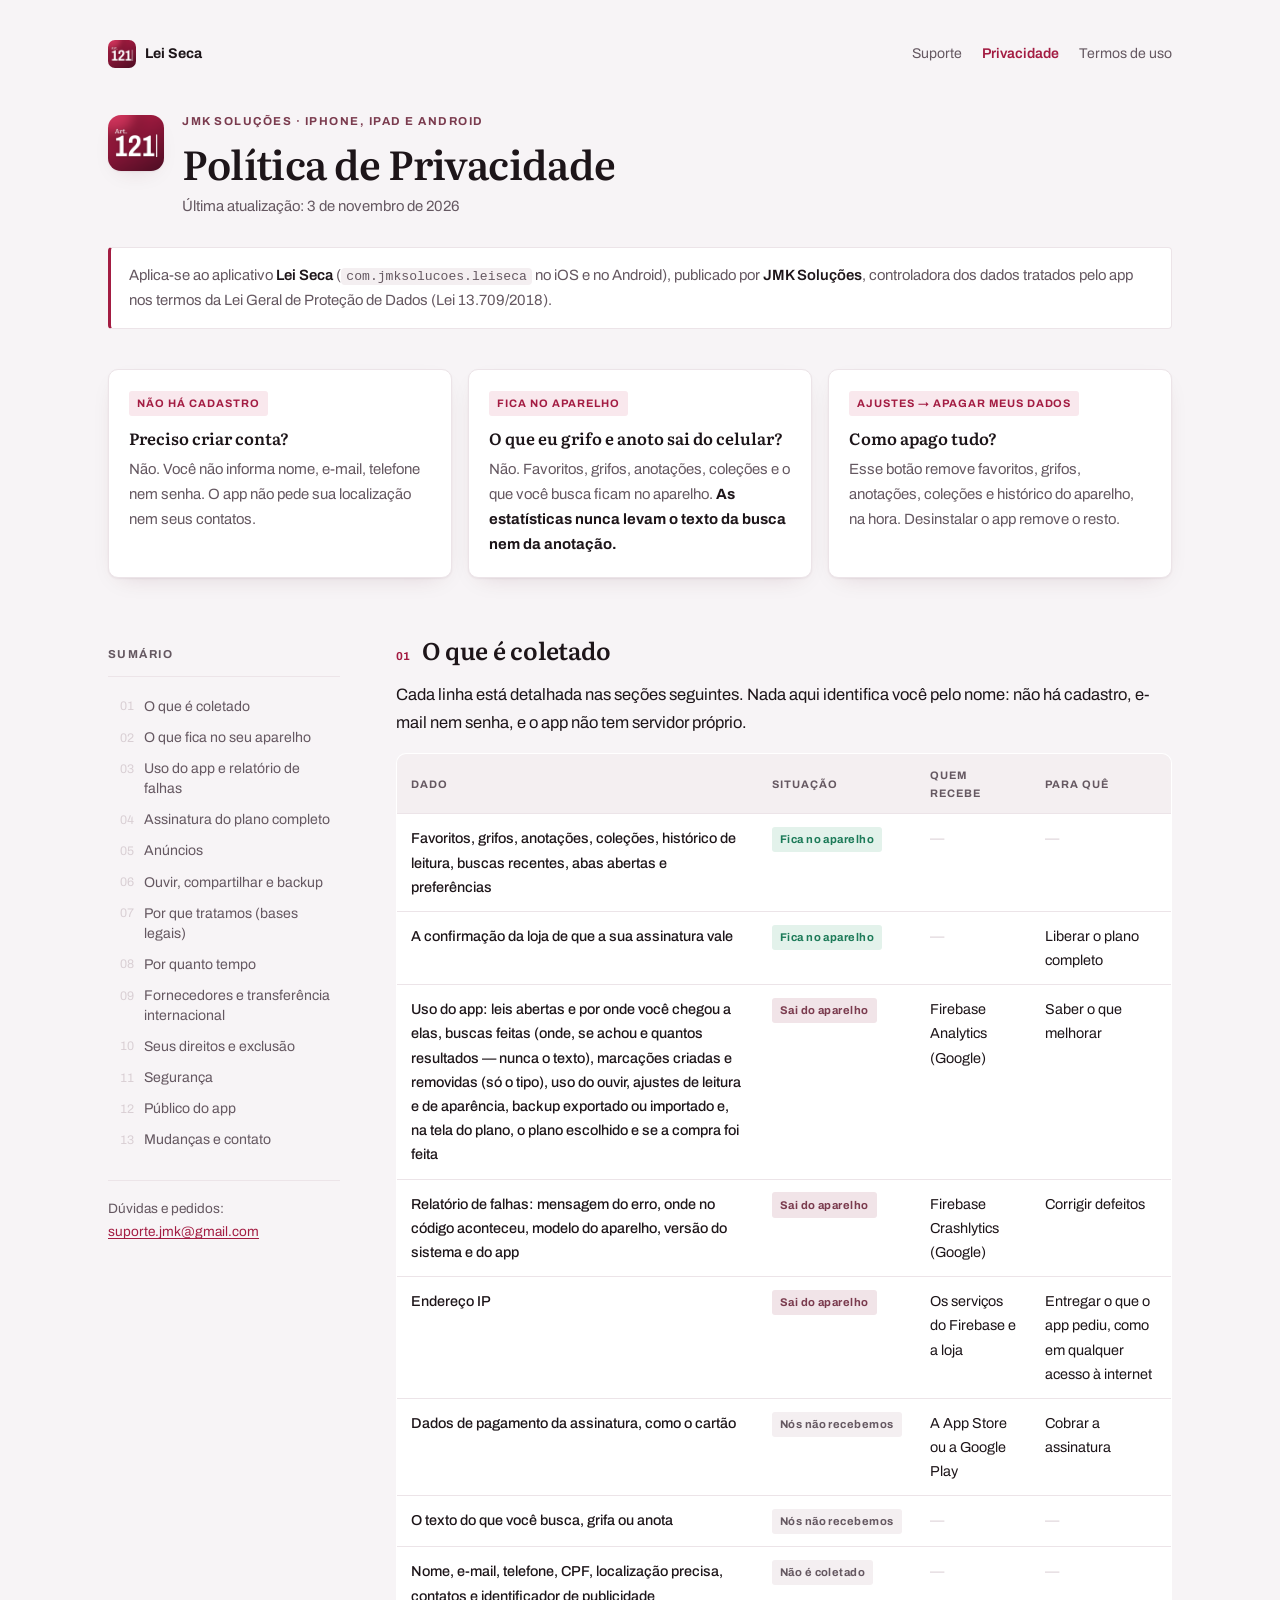
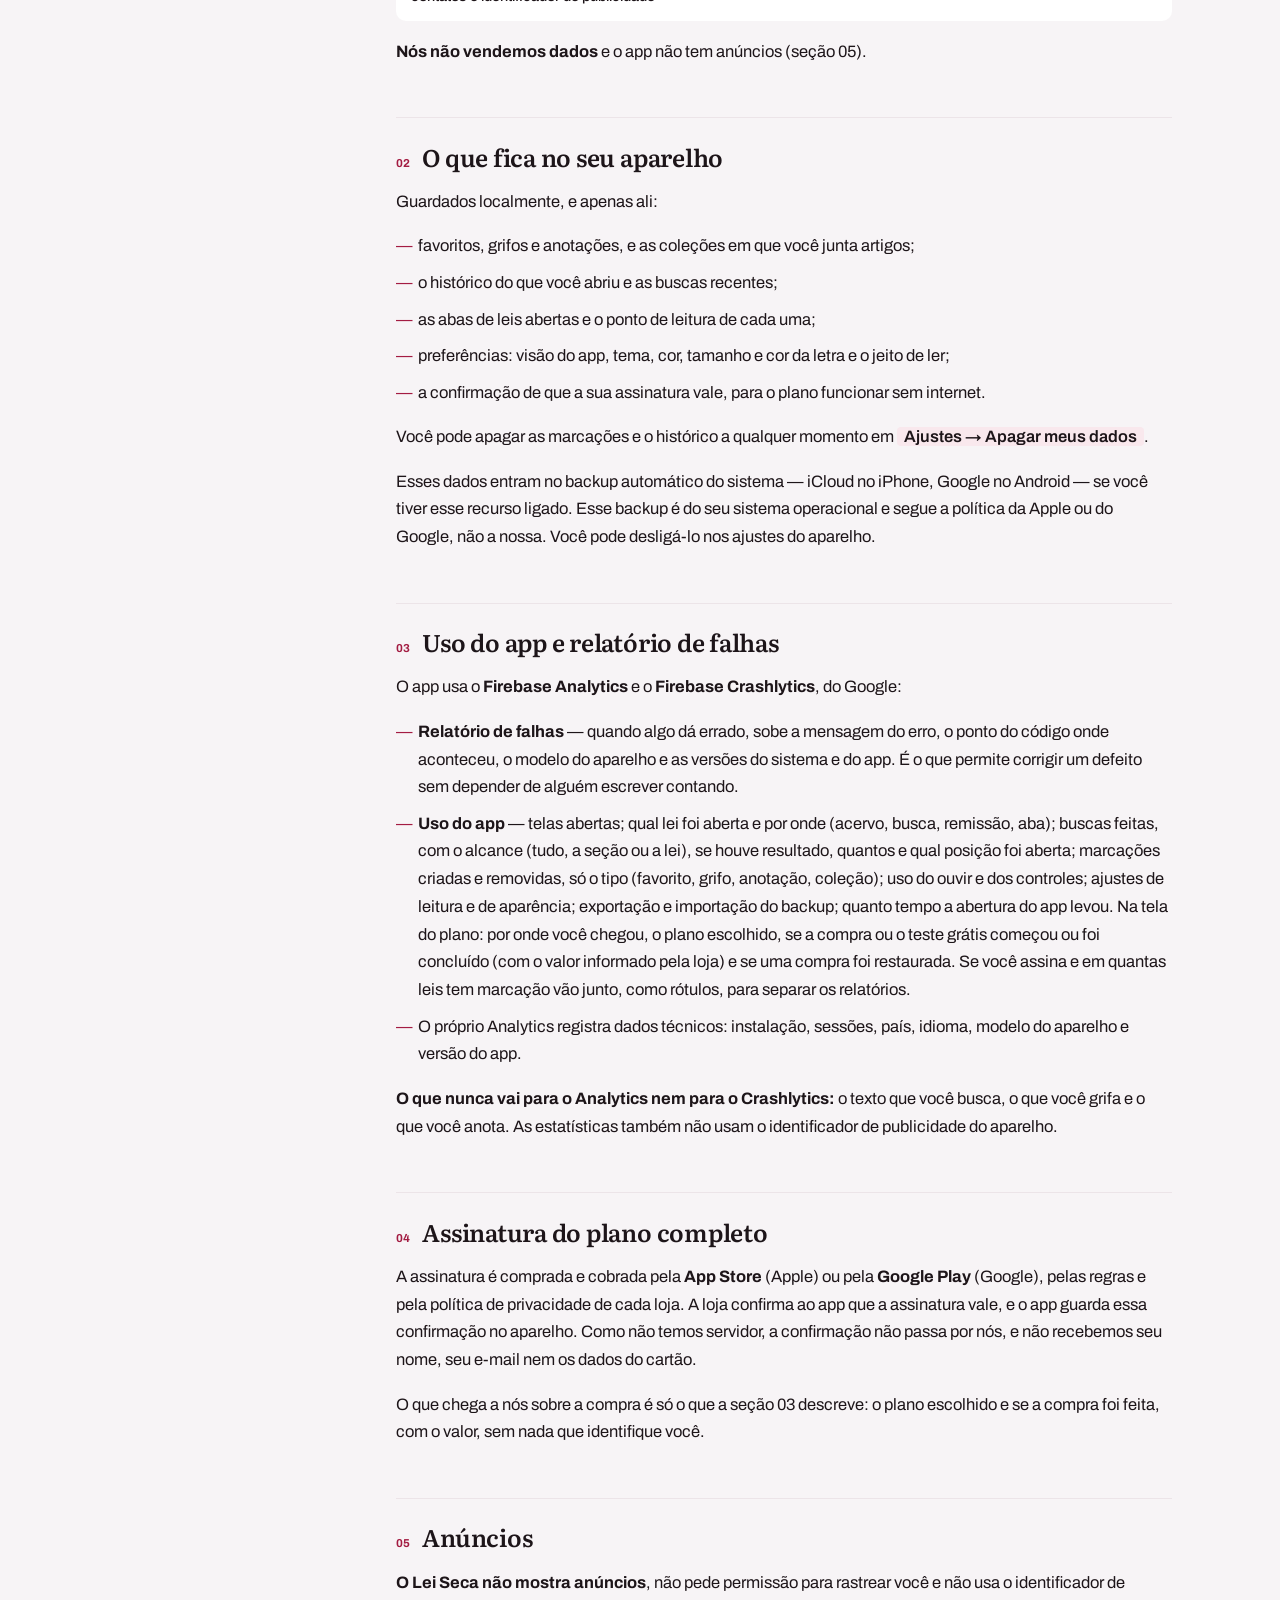
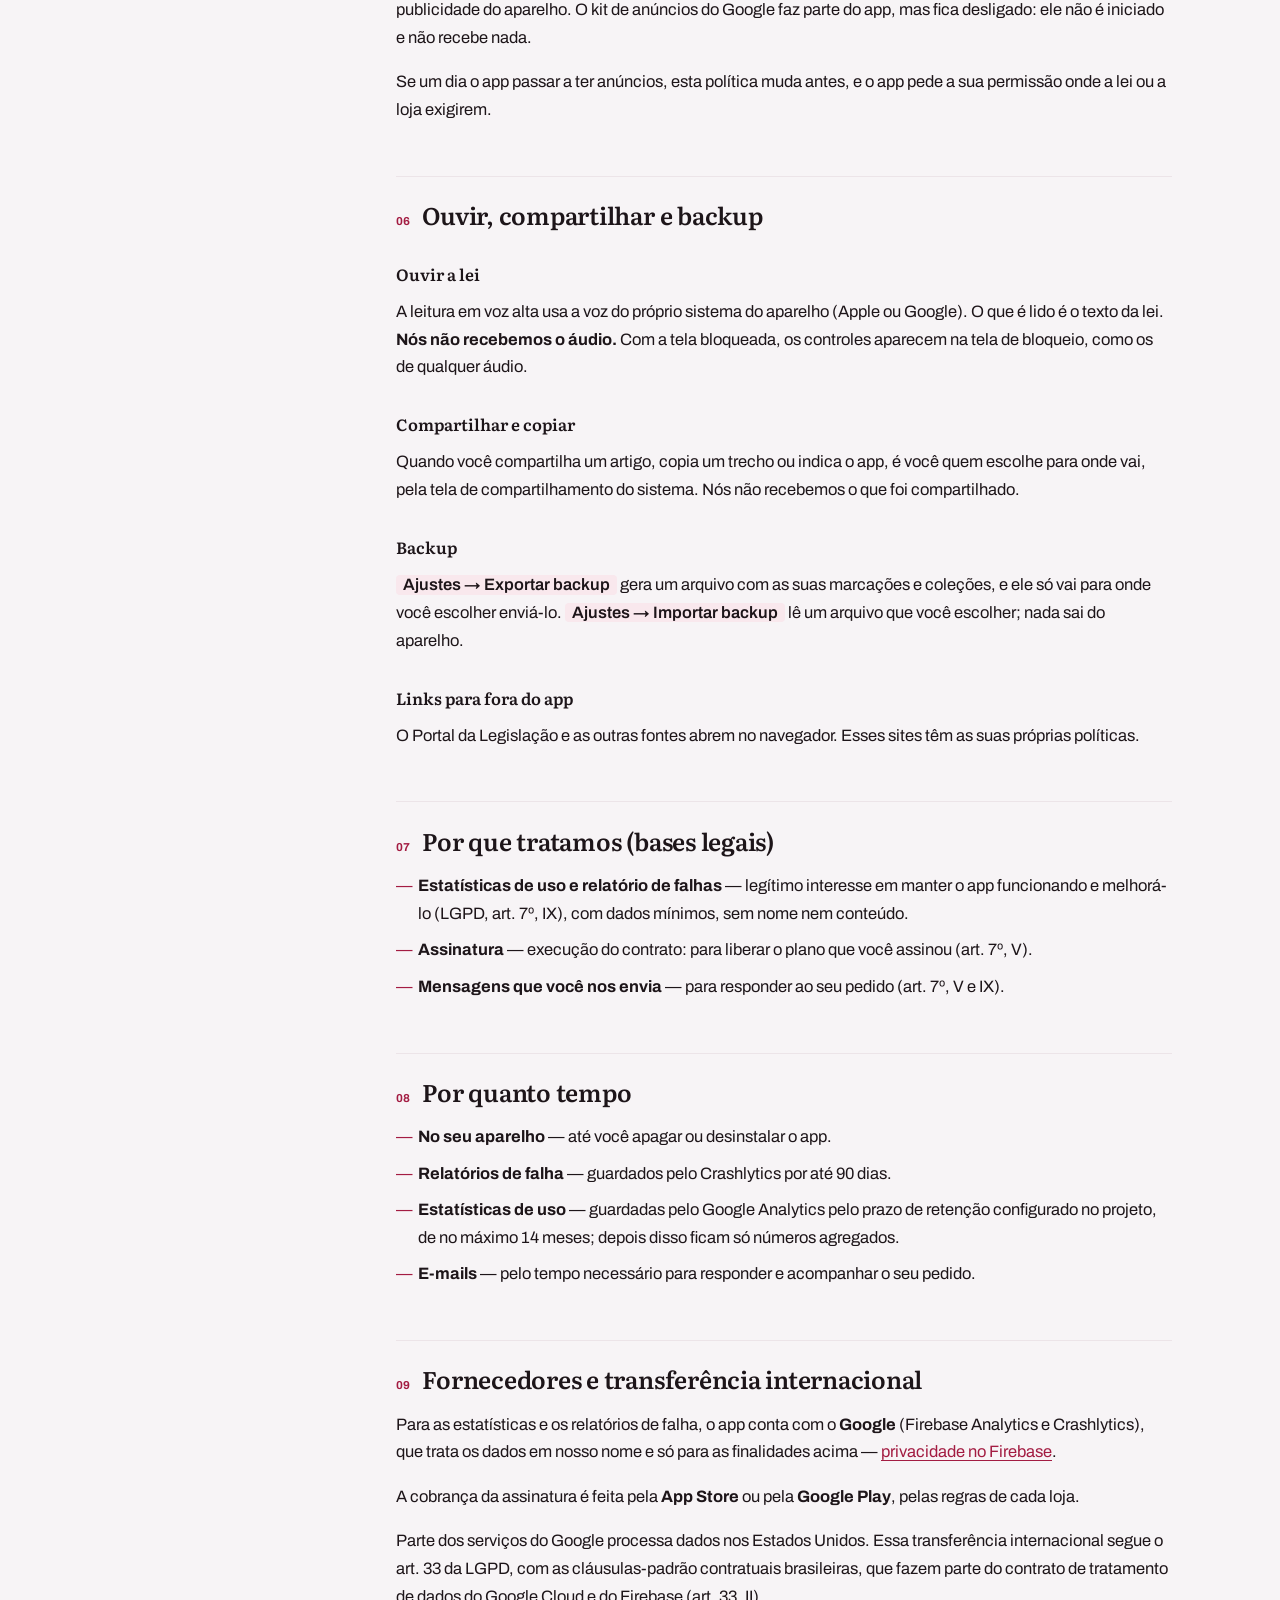
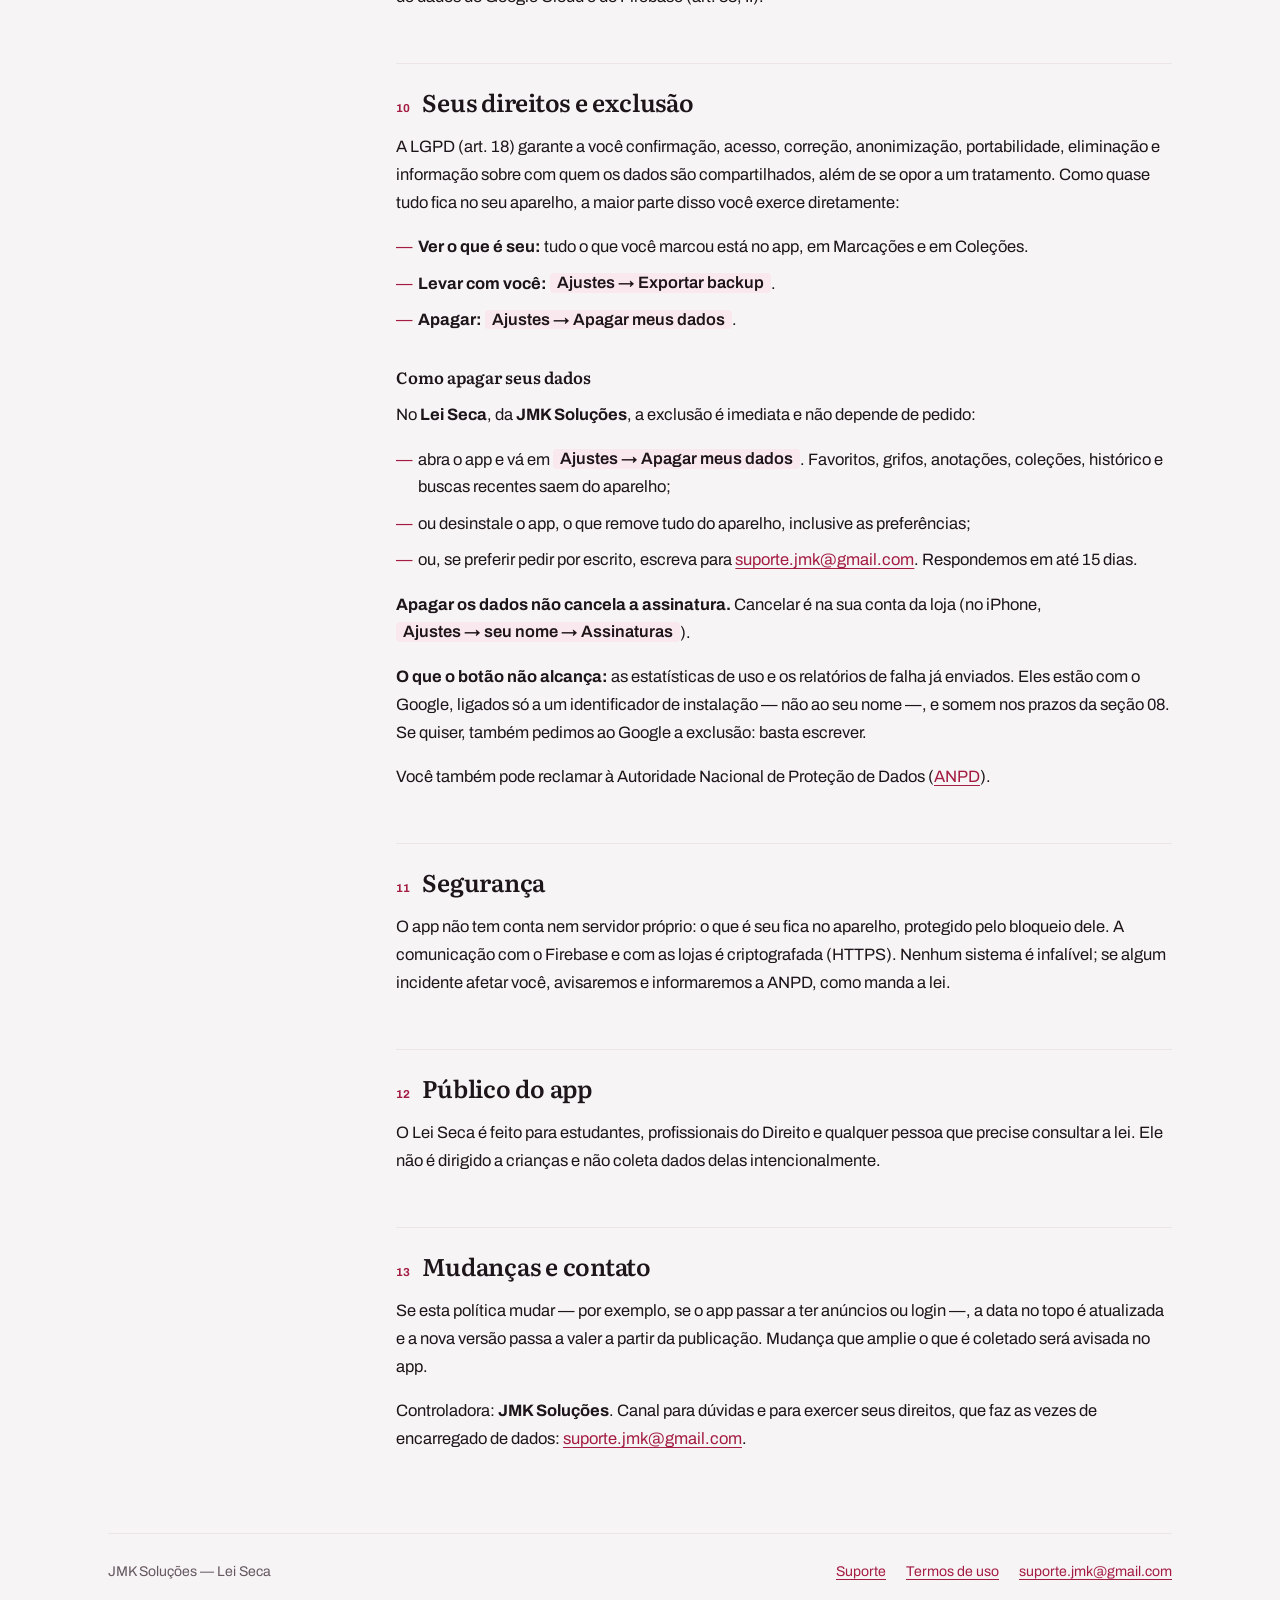
==== privacy-policy.html @ cdf44059 "Páginas de suporte, privacidade e termos de uso do Lei Seca Co-Authored-By: Claude Opus 5.5 <noreply" ====
<!DOCTYPE html>
<html lang="pt-BR">
<head>
<meta charset="utf-8">
<meta name="viewport" content="width=device-width, initial-scale=1">
<title>Política de Privacidade — Lei Seca</title>
<meta name="description" content="Política de privacidade do aplicativo Lei Seca, da JMK Soluções: o que fica no aparelho, o que sai, para quem e como apagar.">
<meta name="color-scheme" content="light dark">
<link rel="icon" href="icone.png">
<link rel="apple-touch-icon" href="icone.png">
<link rel="preconnect" href="https://fonts.googleapis.com">
<link rel="preconnect" href="https://fonts.gstatic.com" crossorigin>
<link href="https://fonts.googleapis.com/css2?family=Archivo:wght@400;500;600;700&family=Literata:wght@500;600;700&display=swap" rel="stylesheet">
<link rel="stylesheet" href="estilo.css?v=1">
</head>
<body>
<div class="pagina">

<nav class="navega" aria-label="Páginas do Lei Seca">
  <a class="marca-app" href="./"><img src="icone.png" alt="">Lei Seca</a>
  <a href="./">Suporte</a>
  <a href="privacy-policy.html" aria-current="page">Privacidade</a>
  <a href="termos-de-uso.html">Termos de uso</a>
</nav>

<header class="topo">
  <img class="selo" src="icone.png" alt="Ícone do Lei Seca">
  <div>
    <p class="sobrescrito">JMK Soluções · iPhone, iPad e Android</p>
    <h1>Política de Privacidade</h1>
    <p class="data">Última atualização: 3 de novembro de 2026</p>
  </div>
</header>

<p class="aplica">
  Aplica-se ao aplicativo <strong>Lei Seca</strong>
  (<code>com.jmksolucoes.leiseca</code> no iOS e no Android), publicado por
  <strong>JMK Soluções</strong>, controladora dos dados tratados pelo app nos
  termos da Lei Geral de Proteção de Dados (Lei 13.709/2018).
</p>

<div class="rapidas">
  <div class="rapida">
    <span class="veredito">Não há cadastro</span>
    <h2>Preciso criar conta?</h2>
    <p>Não. Você não informa nome, e-mail, telefone nem senha. O app não pede
    sua localização nem seus contatos.</p>
  </div>
  <div class="rapida">
    <span class="veredito">Fica no aparelho</span>
    <h2>O que eu grifo e anoto sai do celular?</h2>
    <p>Não. Favoritos, grifos, anotações, coleções e o que você busca ficam
    no aparelho. <strong>As estatísticas nunca levam o texto da busca nem da
    anotação.</strong></p>
  </div>
  <div class="rapida">
    <span class="veredito">Ajustes → Apagar meus dados</span>
    <h2>Como apago tudo?</h2>
    <p>Esse botão remove favoritos, grifos, anotações, coleções e histórico
    do aparelho, na hora. Desinstalar o app remove o resto.</p>
  </div>
</div>

<div class="corpo">

  <!-- Nasce aberto de propósito: sem JavaScript, o sumário continua visível.
       O script fecha no celular, não o contrário. -->
  <details class="sumario" id="sumario" open>
    <summary>Sumário</summary>
    <nav aria-label="Sumário">
      <ol>
        <li><a href="#coleta">O que é coletado</a></li>
        <li><a href="#aparelho">O que fica no seu aparelho</a></li>
        <li><a href="#uso">Uso do app e relatório de falhas</a></li>
        <li><a href="#assinatura">Assinatura do plano completo</a></li>
        <li><a href="#anuncios">Anúncios</a></li>
        <li><a href="#outros">Ouvir, compartilhar e backup</a></li>
        <li><a href="#bases">Por que tratamos (bases legais)</a></li>
        <li><a href="#prazos">Por quanto tempo</a></li>
        <li><a href="#exterior">Fornecedores e transferência internacional</a></li>
        <li><a href="#direitos">Seus direitos e exclusão</a></li>
        <li><a href="#seguranca">Segurança</a></li>
        <li><a href="#publico">Público do app</a></li>
        <li><a href="#mudancas">Mudanças e contato</a></li>
      </ol>
    </nav>
    <p class="contato-lateral">
      Dúvidas e pedidos: <a href="mailto:suporte.jmk@gmail.com">suporte.jmk@gmail.com</a>
    </p>
  </details>

  <main class="texto">

    <section id="coleta">
      <h2><span class="num">01</span> O que é coletado</h2>
      <p>
        Cada linha está detalhada nas seções seguintes. Nada aqui identifica
        você pelo nome: não há cadastro, e-mail nem senha, e o app não tem
        servidor próprio.
      </p>
      <div class="envolve-tabela">
        <table>
          <thead>
            <tr><th>Dado</th><th>Situação</th><th>Quem recebe</th><th>Para quê</th></tr>
          </thead>
          <tbody>
            <tr>
              <td>Favoritos, grifos, anotações, coleções, histórico de leitura, buscas recentes, abas abertas e preferências</td>
              <td data-rotulo="Situação"><span class="marca-situacao fica">Fica no aparelho</span></td>
              <td data-rotulo="Quem recebe" class="esconde-vazio"><span class="vazio">—</span></td>
              <td data-rotulo="Para quê" class="esconde-vazio"><span class="vazio">—</span></td>
            </tr>
            <tr>
              <td>A confirmação da loja de que a sua assinatura vale</td>
              <td data-rotulo="Situação"><span class="marca-situacao fica">Fica no aparelho</span></td>
              <td data-rotulo="Quem recebe" class="esconde-vazio"><span class="vazio">—</span></td>
              <td data-rotulo="Para quê">Liberar o plano completo</td>
            </tr>
            <tr>
              <td>Uso do app: leis abertas e por onde você chegou a elas, buscas feitas (onde, se achou e quantos resultados — nunca o texto), marcações criadas e removidas (só o tipo), uso do ouvir, ajustes de leitura e de aparência, backup exportado ou importado e, na tela do plano, o plano escolhido e se a compra foi feita</td>
              <td data-rotulo="Situação"><span class="marca-situacao sai">Sai do aparelho</span></td>
              <td data-rotulo="Quem recebe">Firebase Analytics (Google)</td>
              <td data-rotulo="Para quê">Saber o que melhorar</td>
            </tr>
            <tr>
              <td>Relatório de falhas: mensagem do erro, onde no código aconteceu, modelo do aparelho, versão do sistema e do app</td>
              <td data-rotulo="Situação"><span class="marca-situacao sai">Sai do aparelho</span></td>
              <td data-rotulo="Quem recebe">Firebase Crashlytics (Google)</td>
              <td data-rotulo="Para quê">Corrigir defeitos</td>
            </tr>
            <tr>
              <td>Endereço IP</td>
              <td data-rotulo="Situação"><span class="marca-situacao sai">Sai do aparelho</span></td>
              <td data-rotulo="Quem recebe">Os serviços do Firebase e a loja</td>
              <td data-rotulo="Para quê">Entregar o que o app pediu, como em qualquer acesso à internet</td>
            </tr>
            <tr>
              <td>Dados de pagamento da assinatura, como o cartão</td>
              <td data-rotulo="Situação"><span class="marca-situacao nao">Nós não recebemos</span></td>
              <td data-rotulo="Quem recebe">A App Store ou a Google Play</td>
              <td data-rotulo="Para quê">Cobrar a assinatura</td>
            </tr>
            <tr>
              <td>O texto do que você busca, grifa ou anota</td>
              <td data-rotulo="Situação"><span class="marca-situacao nao">Nós não recebemos</span></td>
              <td data-rotulo="Quem recebe" class="esconde-vazio"><span class="vazio">—</span></td>
              <td data-rotulo="Para quê" class="esconde-vazio"><span class="vazio">—</span></td>
            </tr>
            <tr>
              <td>Nome, e-mail, telefone, CPF, localização precisa, contatos e identificador de publicidade</td>
              <td data-rotulo="Situação"><span class="marca-situacao nao">Não é coletado</span></td>
              <td data-rotulo="Quem recebe" class="esconde-vazio"><span class="vazio">—</span></td>
              <td data-rotulo="Para quê" class="esconde-vazio"><span class="vazio">—</span></td>
            </tr>
          </tbody>
        </table>
      </div>
      <p>
        <strong>Nós não vendemos dados</strong> e o app não tem anúncios
        (seção 05).
      </p>
    </section>

    <section id="aparelho">
      <h2><span class="num">02</span> O que fica no seu aparelho</h2>
      <p>Guardados localmente, e apenas ali:</p>
      <ul>
        <li>favoritos, grifos e anotações, e as coleções em que você junta
          artigos;</li>
        <li>o histórico do que você abriu e as buscas recentes;</li>
        <li>as abas de leis abertas e o ponto de leitura de cada uma;</li>
        <li>preferências: visão do app, tema, cor, tamanho e cor da letra e
          o jeito de ler;</li>
        <li>a confirmação de que a sua assinatura vale, para o plano
          funcionar sem internet.</li>
      </ul>
      <p>
        Você pode apagar as marcações e o histórico a qualquer momento em
        <span class="caminho">Ajustes → Apagar meus dados</span>.
      </p>
      <p>
        Esses dados entram no backup automático do sistema — iCloud no iPhone,
        Google no Android — se você tiver esse recurso ligado. Esse backup é do
        seu sistema operacional e segue a política da Apple ou do Google, não a
        nossa. Você pode desligá-lo nos ajustes do aparelho.
      </p>
    </section>

    <section id="uso">
      <h2><span class="num">03</span> Uso do app e relatório de falhas</h2>
      <p>
        O app usa o <strong>Firebase Analytics</strong> e o
        <strong>Firebase Crashlytics</strong>, do Google:
      </p>
      <ul>
        <li><strong>Relatório de falhas</strong> — quando algo dá errado, sobe a
          mensagem do erro, o ponto do código onde aconteceu, o modelo do
          aparelho e as versões do sistema e do app. É o que permite corrigir um
          defeito sem depender de alguém escrever contando.</li>
        <li><strong>Uso do app</strong> — telas abertas; qual lei foi aberta e
          por onde (acervo, busca, remissão, aba); buscas feitas, com o
          alcance (tudo, a seção ou a lei), se houve resultado, quantos e qual
          posição foi aberta; marcações criadas e removidas, só o tipo
          (favorito, grifo, anotação, coleção); uso do ouvir e dos controles;
          ajustes de leitura e de aparência; exportação e importação do backup;
          quanto tempo a abertura do app levou. Na tela do plano: por onde
          você chegou, o plano escolhido, se a compra ou o teste grátis
          começou ou foi concluído (com o valor informado pela loja) e se uma
          compra foi restaurada. Se você assina e em quantas leis tem marcação
          vão junto, como rótulos, para separar os relatórios.</li>
        <li>O próprio Analytics registra dados técnicos: instalação, sessões,
          país, idioma, modelo do aparelho e versão do app.</li>
      </ul>
      <p>
        <strong>O que nunca vai para o Analytics nem para o Crashlytics:</strong>
        o texto que você busca, o que você grifa e o que você anota. As
        estatísticas também não usam o identificador de publicidade do
        aparelho.
      </p>
    </section>

    <section id="assinatura">
      <h2><span class="num">04</span> Assinatura do plano completo</h2>
      <p>
        A assinatura é comprada e cobrada pela <strong>App Store</strong>
        (Apple) ou pela <strong>Google Play</strong> (Google), pelas regras e
        pela política de privacidade de cada loja. A loja confirma ao app que
        a assinatura vale, e o app guarda essa confirmação no aparelho. Como
        não temos servidor, a confirmação não passa por nós, e não recebemos
        seu nome, seu e-mail nem os dados do cartão.
      </p>
      <p>
        O que chega a nós sobre a compra é só o que a seção 03 descreve: o
        plano escolhido e se a compra foi feita, com o valor, sem nada que
        identifique você.
      </p>
    </section>

    <section id="anuncios">
      <h2><span class="num">05</span> Anúncios</h2>
      <p>
        <strong>O Lei Seca não mostra anúncios</strong>, não pede permissão
        para rastrear você e não usa o identificador de publicidade do
        aparelho. O kit de anúncios do Google faz parte do app, mas fica
        desligado: ele não é iniciado e não recebe nada.
      </p>
      <p>
        Se um dia o app passar a ter anúncios, esta política muda antes, e o
        app pede a sua permissão onde a lei ou a loja exigirem.
      </p>
    </section>

    <section id="outros">
      <h2><span class="num">06</span> Ouvir, compartilhar e backup</h2>
      <h3>Ouvir a lei</h3>
      <p>
        A leitura em voz alta usa a voz do próprio sistema do aparelho (Apple
        ou Google). O que é lido é o texto da lei. <strong>Nós não recebemos o
        áudio.</strong> Com a tela bloqueada, os controles aparecem na tela de
        bloqueio, como os de qualquer áudio.
      </p>
      <h3>Compartilhar e copiar</h3>
      <p>
        Quando você compartilha um artigo, copia um trecho ou indica o app,
        é você quem escolhe para onde vai, pela tela de compartilhamento do
        sistema. Nós não recebemos o que foi compartilhado.
      </p>
      <h3>Backup</h3>
      <p>
        <span class="caminho">Ajustes → Exportar backup</span> gera um arquivo
        com as suas marcações e coleções, e ele só vai para onde você escolher
        enviá-lo. <span class="caminho">Ajustes → Importar backup</span> lê um
        arquivo que você escolher; nada sai do aparelho.
      </p>
      <h3>Links para fora do app</h3>
      <p>
        O Portal da Legislação e as outras fontes abrem no navegador. Esses
        sites têm as suas próprias políticas.
      </p>
    </section>

    <section id="bases">
      <h2><span class="num">07</span> Por que tratamos (bases legais)</h2>
      <ul>
        <li><strong>Estatísticas de uso e relatório de falhas</strong> —
          legítimo interesse em manter o app funcionando e melhorá-lo (LGPD,
          art. 7º, IX), com dados mínimos, sem nome nem conteúdo.</li>
        <li><strong>Assinatura</strong> — execução do contrato: para liberar o
          plano que você assinou (art. 7º, V).</li>
        <li><strong>Mensagens que você nos envia</strong> — para responder ao
          seu pedido (art. 7º, V e IX).</li>
      </ul>
    </section>

    <section id="prazos">
      <h2><span class="num">08</span> Por quanto tempo</h2>
      <ul>
        <li><strong>No seu aparelho</strong> — até você apagar ou desinstalar
          o app.</li>
        <li><strong>Relatórios de falha</strong> — guardados pelo Crashlytics
          por até 90 dias.</li>
        <li><strong>Estatísticas de uso</strong> — guardadas pelo Google
          Analytics pelo prazo de retenção configurado no projeto, de no máximo
          14 meses; depois disso ficam só números agregados.</li>
        <li><strong>E-mails</strong> — pelo tempo necessário para responder e
          acompanhar o seu pedido.</li>
      </ul>
    </section>

    <section id="exterior">
      <h2><span class="num">09</span> Fornecedores e transferência internacional</h2>
      <p>
        Para as estatísticas e os relatórios de falha, o app conta com o
        <strong>Google</strong> (Firebase Analytics e Crashlytics), que trata
        os dados em nosso nome e só para as finalidades acima —
        <a href="https://firebase.google.com/support/privacy">privacidade no
        Firebase</a>.
      </p>
      <p>
        A cobrança da assinatura é feita pela <strong>App Store</strong> ou
        pela <strong>Google Play</strong>, pelas regras de cada loja.
      </p>
      <p>
        Parte dos serviços do Google processa dados nos Estados Unidos. Essa
        transferência internacional segue o art. 33 da LGPD, com as
        cláusulas-padrão contratuais brasileiras, que fazem parte do contrato
        de tratamento de dados do Google Cloud e do Firebase (art. 33, II).
      </p>
    </section>

    <section id="direitos">
      <h2><span class="num">10</span> Seus direitos e exclusão</h2>
      <p>
        A LGPD (art. 18) garante a você confirmação, acesso, correção,
        anonimização, portabilidade, eliminação e informação sobre com quem os
        dados são compartilhados, além de se opor a um tratamento. Como quase
        tudo fica no seu aparelho, a maior parte disso você exerce
        diretamente:
      </p>
      <ul>
        <li><strong>Ver o que é seu:</strong> tudo o que você marcou está no
          app, em Marcações e em Coleções.</li>
        <li><strong>Levar com você:</strong>
          <span class="caminho">Ajustes → Exportar backup</span>.</li>
        <li><strong>Apagar:</strong>
          <span class="caminho">Ajustes → Apagar meus dados</span>.</li>
      </ul>
      <h3>Como apagar seus dados</h3>
      <p>
        No <strong>Lei Seca</strong>, da <strong>JMK Soluções</strong>, a
        exclusão é imediata e não depende de pedido:
      </p>
      <ul>
        <li>abra o app e vá em <span class="caminho">Ajustes → Apagar meus
          dados</span>. Favoritos, grifos, anotações, coleções, histórico e
          buscas recentes saem do aparelho;</li>
        <li>ou desinstale o app, o que remove tudo do aparelho, inclusive as
          preferências;</li>
        <li>ou, se preferir pedir por escrito, escreva para
          <a href="mailto:suporte.jmk@gmail.com">suporte.jmk@gmail.com</a>.
          Respondemos em até 15 dias.</li>
      </ul>
      <p>
        <strong>Apagar os dados não cancela a assinatura.</strong> Cancelar é
        na sua conta da loja (no iPhone,
        <span class="caminho">Ajustes → seu nome → Assinaturas</span>).
      </p>
      <p>
        <strong>O que o botão não alcança:</strong> as estatísticas de uso e
        os relatórios de falha já enviados. Eles estão com o Google, ligados só
        a um identificador de instalação — não ao seu nome —, e somem nos
        prazos da seção 08. Se quiser, também pedimos ao Google a exclusão:
        basta escrever.
      </p>
      <p>
        Você também pode reclamar à Autoridade Nacional de Proteção de Dados
        (<a href="https://www.gov.br/anpd/">ANPD</a>).
      </p>
    </section>

    <section id="seguranca">
      <h2><span class="num">11</span> Segurança</h2>
      <p>
        O app não tem conta nem servidor próprio: o que é seu fica no
        aparelho, protegido pelo bloqueio dele. A comunicação com o Firebase e
        com as lojas é criptografada (HTTPS). Nenhum sistema é infalível; se
        algum incidente afetar você, avisaremos e informaremos a ANPD, como
        manda a lei.
      </p>
    </section>

    <section id="publico">
      <h2><span class="num">12</span> Público do app</h2>
      <p>
        O Lei Seca é feito para estudantes, profissionais do Direito e
        qualquer pessoa que precise consultar a lei. Ele não é dirigido a
        crianças e não coleta dados delas intencionalmente.
      </p>
    </section>

    <section id="mudancas">
      <h2><span class="num">13</span> Mudanças e contato</h2>
      <p>
        Se esta política mudar — por exemplo, se o app passar a ter anúncios
        ou login —, a data no topo é atualizada e a nova versão passa a valer
        a partir da publicação. Mudança que amplie o que é coletado será
        avisada no app.
      </p>
      <p>
        Controladora: <strong>JMK Soluções</strong>. Canal para dúvidas e para
        exercer seus direitos, que faz as vezes de encarregado de dados:
        <a href="mailto:suporte.jmk@gmail.com">suporte.jmk@gmail.com</a>.
      </p>
    </section>

  </main>
</div>

<footer>
  <span>JMK Soluções — Lei Seca</span>
  <nav aria-label="Rodapé">
    <a href="./">Suporte</a>
    <a href="termos-de-uso.html">Termos de uso</a>
    <a href="mailto:suporte.jmk@gmail.com">suporte.jmk@gmail.com</a>
  </nav>
</footer>

</div>
<script src="sumario.js?v=1"></script>
</body>
</html>
---- estilo.css ----
/* ---------------------------------------------------------------------------
   Lei Seca — páginas públicas (suporte, privacidade, termos).
   O rubi e a dupla Archivo + Literata do próprio app (lib/theme.dart): quem
   chega aqui vindo da loja tem que reconhecer a mesma cor e a mesma letra.
   Sem verde e amarelo nem símbolo nacional, como no app (Portaria 130/2021).
   --------------------------------------------------------------------------- */
:root {
  --marca:        #A31C42;
  --marca-fraca:  #F9E8ED;
  --acento:       #7A3B4E;
  --acento-fraco: #F1E4E8;
  --verde:        #1C7A58;
  --verde-fraco:  #E3F2EB;
  --fundo:        #F7F4F6;
  --papel:        #FFFFFF;
  --caixa:        #F4EFF1;
  --tinta:        #1D1519;
  --tinta-fraca:  #655861;
  --linha:        #D9CFD4;
  --linha-fina:   #ECE4E8;
  --sombra:       0 1px 2px rgba(76,13,35,.06), 0 8px 24px -12px rgba(76,13,35,.18);
  color-scheme: light dark;
}
@media (prefers-color-scheme: dark) {
  :root {
    --marca:        #F4678B;
    --marca-fraca:  #3B1622;
    --acento:       #D9A9B8;
    --acento-fraco: #3F2A31;
    --verde:        #5FD0A6;
    --verde-fraco:  #12352A;
    --fundo:        #141013;
    --papel:        #1F181C;
    --caixa:        #292126;
    --tinta:        #F3EDEF;
    --tinta-fraca:  #B3A5AC;
    --linha:        #4A3D44;
    --linha-fina:   #2E252A;
    --sombra:       0 1px 2px rgba(0,0,0,.4), 0 8px 24px -12px rgba(0,0,0,.6);
  }
}

* { box-sizing: border-box; }
html { scroll-behavior: smooth; }
@media (prefers-reduced-motion: reduce) { html { scroll-behavior: auto; } }

body {
  margin: 0;
  background: var(--fundo);
  color: var(--tinta);
  font-family: Archivo, -apple-system, BlinkMacSystemFont, "Segoe UI", Roboto,
               "Helvetica Neue", Arial, sans-serif;
  font-size: 16.5px;
  line-height: 1.68;
  -webkit-text-size-adjust: 100%;
  -webkit-font-smoothing: antialiased;
}

.pagina {
  max-width: 1160px;
  margin: 0 auto;
  padding-block: clamp(1.25rem, 4vw, 2.5rem) 4rem;
  padding-inline: clamp(16px, 5vw, 48px);
}

/* --- Navegação entre as páginas ------------------------------------------ */
.navega {
  display: flex; flex-wrap: wrap; align-items: center; gap: .35rem 1.25rem;
  font-size: .88rem; margin-bottom: clamp(1.5rem, 4vw, 2.75rem);
}
.navega .marca-app {
  display: flex; align-items: center; gap: .55rem;
  font-weight: 700; color: var(--tinta); text-decoration: none; margin-right: auto;
}
.navega .marca-app img { width: 28px; height: 28px; border-radius: 7px; }
.navega a { color: var(--tinta-fraca); text-decoration: none; }
.navega a:hover { color: var(--tinta); }
.navega a[aria-current="page"] { color: var(--marca); font-weight: 600; }
/* No celular a marca fica numa linha e os três links juntos na de baixo —
   sem um deles sobrar sozinho. O ícone grande do cabeçalho sai: o da
   navegação já está ali em cima. */
@media (max-width: 560px) {
  .navega .marca-app { flex-basis: 100%; margin-bottom: .2rem; }
  .topo .selo { display: none; }
}

/* --- Cabeçalho ----------------------------------------------------------- */
.topo { display: flex; gap: 1.15rem; align-items: flex-start; }
.selo { flex: 0 0 auto; margin-top: .2rem; width: 56px; height: 56px; border-radius: 13px; box-shadow: var(--sombra); }
.sobrescrito {
  font-size: .72rem; font-weight: 700; letter-spacing: .13em;
  text-transform: uppercase; color: var(--acento); margin: 0 0 .45rem;
}
h1 {
  font-family: Literata, Georgia, "Times New Roman", serif;
  font-weight: 600;
  font-size: clamp(1.7rem, 4.4vw, 2.5rem);
  line-height: 1.18;
  letter-spacing: -.015em;
  margin: 0 0 .5rem;
}
.data { color: var(--tinta-fraca); font-size: .93rem; margin: 0; }
.aplica {
  margin: 1.75rem 0 0;
  padding: .95rem 1.15rem;
  background: var(--papel);
  border: 1px solid var(--linha-fina);
  border-left: 3px solid var(--marca);
  border-radius: 4px;
  font-size: .93rem;
  color: var(--tinta-fraca);
}
.aplica strong { color: var(--tinta); font-weight: 600; }

/* --- Respostas diretas --------------------------------------------------- */
.rapidas {
  display: grid;
  gap: 1rem;
  grid-template-columns: repeat(auto-fit, minmax(248px, 1fr));
  margin: 2.5rem 0 0;
}
.rapida {
  background: var(--papel);
  border: 1px solid var(--linha-fina);
  border-radius: 10px;
  padding: 1.15rem 1.25rem 1.25rem;
  box-shadow: var(--sombra);
}
.rapida h2 {
  font-family: Literata, Georgia, serif;
  font-size: 1.02rem; font-weight: 600;
  margin: 0 0 .5rem; padding: 0; border: 0;
  line-height: 1.35;
}
.rapida p { margin: 0; font-size: .93rem; color: var(--tinta-fraca); }
.rapida p strong { color: var(--tinta); }
.veredito {
  display: inline-block;
  font-size: .68rem; font-weight: 700; letter-spacing: .09em;
  text-transform: uppercase;
  padding: .2rem .5rem; border-radius: 3px;
  margin-bottom: .7rem;
  background: var(--marca-fraca); color: var(--marca);
}

/* --- Corpo em duas colunas ----------------------------------------------- */
.corpo { display: block; margin-top: 3.5rem; }
@media (min-width: 1000px) {
  .corpo {
    display: grid;
    grid-template-columns: 232px minmax(0, 1fr);
    gap: 3.5rem;
    align-items: start;
  }
}

/* --- Sumário -------------------------------------------------------------- */
.sumario { font-size: .88rem; }
@media (min-width: 1000px) {
  .sumario { position: sticky; top: 2rem; max-height: calc(100vh - 4rem); overflow-y: auto; }
}
.sumario > summary {
  font-size: .72rem; font-weight: 700; letter-spacing: .13em;
  text-transform: uppercase; color: var(--tinta-fraca);
  padding: .7rem 0; cursor: pointer; list-style: none;
  border-bottom: 1px solid var(--linha-fina);
}
.sumario > summary::-webkit-details-marker { display: none; }
.sumario > summary::marker { content: ""; }
.sumario > summary::after { content: " ▾"; color: var(--marca); }
.sumario[open] > summary::after { content: " ▴"; }
@media (min-width: 1000px) {
  .sumario > summary { cursor: default; pointer-events: none; }
  .sumario > summary::after,
  .sumario[open] > summary::after { content: ""; }
}
.sumario ol { list-style: none; margin: .9rem 0 0; padding: 0; counter-reset: s; }
.sumario li { counter-increment: s; }
.sumario ol a {
  display: flex; gap: .6rem;
  padding: .36rem 0 .36rem .65rem;
  border-left: 2px solid transparent;
  color: var(--tinta-fraca); text-decoration: none;
  line-height: 1.4;
}
.sumario ol a::before {
  content: counter(s, decimal-leading-zero);
  font-variant-numeric: tabular-nums;
  font-size: .78rem; color: var(--linha); flex: 0 0 auto; padding-top: .1rem;
}
.sumario ol a:hover { color: var(--tinta); }
.sumario ol a.ativo { color: var(--marca); border-left-color: var(--marca); font-weight: 600; }
.sumario ol a.ativo::before { color: var(--marca); }
.contato-lateral {
  margin-top: 1.5rem; padding-top: 1.1rem;
  border-top: 1px solid var(--linha-fina);
  font-size: .85rem; color: var(--tinta-fraca);
}

/* --- Seções --------------------------------------------------------------- */
section { scroll-margin-top: 1.5rem; }
section + section { margin-top: 3.25rem; }
.texto h2 {
  font-family: Literata, Georgia, "Times New Roman", serif;
  font-size: clamp(1.25rem, 2.6vw, 1.5rem);
  font-weight: 600; line-height: 1.3;
  letter-spacing: -.01em;
  margin: 0 0 1rem;
  padding-top: 1.4rem;
  border-top: 1px solid var(--linha-fina);
  display: flex; gap: .8rem; align-items: baseline;
}
.texto section:first-of-type h2 { padding-top: 0; border-top: 0; }
.num {
  font-family: Archivo, sans-serif;
  font-size: .72rem; font-weight: 700;
  color: var(--marca); font-variant-numeric: tabular-nums;
  flex: 0 0 auto;
}
.texto h3 {
  font-family: Literata, Georgia, serif;
  font-size: 1.02rem; font-weight: 600;
  margin: 1.9rem 0 .6rem;
}
p { margin: 0 0 1.05rem; }
.texto ul { list-style: none; margin: 0 0 1.05rem; padding: 0; }
.texto ul li {
  position: relative; padding-left: 1.4rem; margin-bottom: .55rem;
}
.texto ul li::before {
  content: "—"; position: absolute; left: 0; color: var(--marca);
}
a { color: var(--marca); text-underline-offset: .18em; overflow-wrap: anywhere; }
a:focus-visible, .sumario a:focus-visible, summary:focus-visible {
  outline: 2px solid var(--marca); outline-offset: 3px; border-radius: 2px;
}
code {
  font-family: ui-monospace, SFMono-Regular, Menlo, Consolas, monospace;
  font-size: .88em; background: var(--caixa);
  padding: .1em .38em; border-radius: 4px;
}
.caminho {
  white-space: nowrap; font-weight: 600; color: var(--tinta);
  background: var(--marca-fraca);
  padding: .08em .42em; border-radius: 4px;
  box-decoration-break: clone; -webkit-box-decoration-break: clone;
}
.destaque {
  background: var(--papel);
  border: 1px solid var(--linha-fina);
  border-left: 3px solid var(--marca);
  border-radius: 4px;
  padding: .9rem 1.1rem;
  margin: 0 0 1.05rem;
}
.destaque p:last-child { margin-bottom: 0; }

/* --- Tabela da coleta ----------------------------------------------------- */
.envolve-tabela { margin: 0 0 1.05rem; }
table {
  width: 100%; border-collapse: collapse;
  background: var(--papel);
  border: 1px solid var(--linha-fina);
  border-radius: 10px;
  overflow: hidden;
  font-size: .9rem;
}
thead th {
  text-align: left; padding: .7rem .9rem;
  font-size: .68rem; font-weight: 700; letter-spacing: .09em;
  text-transform: uppercase; color: var(--tinta-fraca);
  background: var(--caixa);
  border-bottom: 1px solid var(--linha-fina);
}
tbody td { padding: .75rem .9rem; vertical-align: top; border-top: 1px solid var(--linha-fina); }
tbody tr:first-child td { border-top: 0; }
tbody td:first-child { font-weight: 500; }
.marca-situacao {
  display: inline-block; white-space: nowrap;
  font-size: .7rem; font-weight: 700; letter-spacing: .04em;
  padding: .2rem .5rem; border-radius: 3px;
}
.fica { background: var(--verde-fraco);  color: var(--verde); }
.sai  { background: var(--acento-fraco); color: var(--acento); }
.nao  { background: var(--caixa);        color: var(--tinta-fraca); }
.vazio { color: var(--linha); }

/* Em telas estreitas a tabela vira blocos: 4 colunas em 390px é ilegível, e
   rolagem horizontal dentro de um documento legal esconde justamente a
   informação que a pessoa veio buscar. */
@media (max-width: 720px) {
  table, thead, tbody, tr, td { display: block; width: 100%; }
  thead { display: none; }
  tbody tr {
    border-top: 1px solid var(--linha-fina);
    padding: .9rem .95rem;
  }
  tbody tr:first-child { border-top: 0; }
  tbody td { border: 0; padding: 0 0 .4rem; }
  tbody td:last-child { padding-bottom: 0; }
  tbody td::before {
    content: attr(data-rotulo);
    display: block;
    font-size: .64rem; font-weight: 700; letter-spacing: .09em;
    text-transform: uppercase; color: var(--tinta-fraca);
    margin-bottom: .1rem;
  }
  tbody td:first-child::before { content: ""; margin: 0; }
  tbody td:first-child { font-weight: 600; margin-bottom: .5rem; }
  td.esconde-vazio:has(.vazio) { display: none; }
}

/* --- Página de suporte ---------------------------------------------------- */
.heroi {
  display: grid; gap: 1.5rem; align-items: center;
  grid-template-columns: minmax(0, 1fr);
}
@media (min-width: 760px) {
  .heroi { grid-template-columns: minmax(0, 1fr) 260px; gap: 3rem; }
}
.heroi .lead { font-size: 1.08rem; color: var(--tinta-fraca); max-width: 38rem; }
.heroi .icone-grande {
  justify-self: center; width: 160px; height: 160px; border-radius: 36px;
  box-shadow: 0 2px 4px rgba(76,13,35,.08), 0 24px 48px -20px rgba(163,28,66,.55);
  animation: pousa .7s cubic-bezier(.2,.8,.2,1) both;
}
@keyframes pousa { from { opacity: 0; transform: translateY(14px) scale(.96); } }
@media (prefers-reduced-motion: reduce) { .heroi .icone-grande { animation: none; } }
.acoes { display: flex; flex-wrap: wrap; gap: .75rem; margin-top: 1.5rem; }
.botao {
  display: inline-flex; align-items: center; gap: .5rem;
  padding: .72rem 1.15rem; border-radius: 999px;
  font-weight: 600; font-size: .95rem; text-decoration: none;
  background: var(--marca); color: var(--fundo);
  transition: transform .15s ease, box-shadow .15s ease;
}
.botao:hover { transform: translateY(-1px); box-shadow: var(--sombra); }
.botao.secundario { background: transparent; color: var(--marca); border: 1px solid var(--linha); }

.perguntas { margin-top: 3.5rem; max-width: 52rem; }
.perguntas > h2 {
  font-family: Literata, Georgia, serif; font-size: clamp(1.25rem, 2.6vw, 1.5rem);
  font-weight: 600; margin: 0 0 1rem;
}
.pergunta {
  background: var(--papel);
  border: 1px solid var(--linha-fina);
  border-radius: 10px;
  margin-bottom: .65rem;
  overflow: hidden;
}
.pergunta > summary {
  cursor: pointer; list-style: none;
  padding: .95rem 1.15rem; font-weight: 600;
  display: flex; justify-content: space-between; gap: 1rem; align-items: baseline;
}
.pergunta > summary::-webkit-details-marker { display: none; }
.pergunta > summary::after { content: "+"; color: var(--marca); font-weight: 700; transition: transform .2s ease; }
.pergunta[open] > summary::after { transform: rotate(45deg); }
.pergunta .resposta { padding: 0 1.15rem 1rem; color: var(--tinta-fraca); }
.pergunta .resposta p:last-child { margin-bottom: 0; }

/* --- Rodapé --------------------------------------------------------------- */
footer {
  margin-top: 4rem; padding-top: 1.6rem;
  border-top: 1px solid var(--linha-fina);
  color: var(--tinta-fraca); font-size: .88rem;
  display: flex; flex-wrap: wrap; gap: .5rem 1.5rem; justify-content: space-between;
}
footer nav { display: flex; flex-wrap: wrap; gap: .5rem 1.25rem; }
.fonte { margin-top: 1.25rem; font-size: .8rem; color: var(--tinta-fraca); max-width: 52rem; }
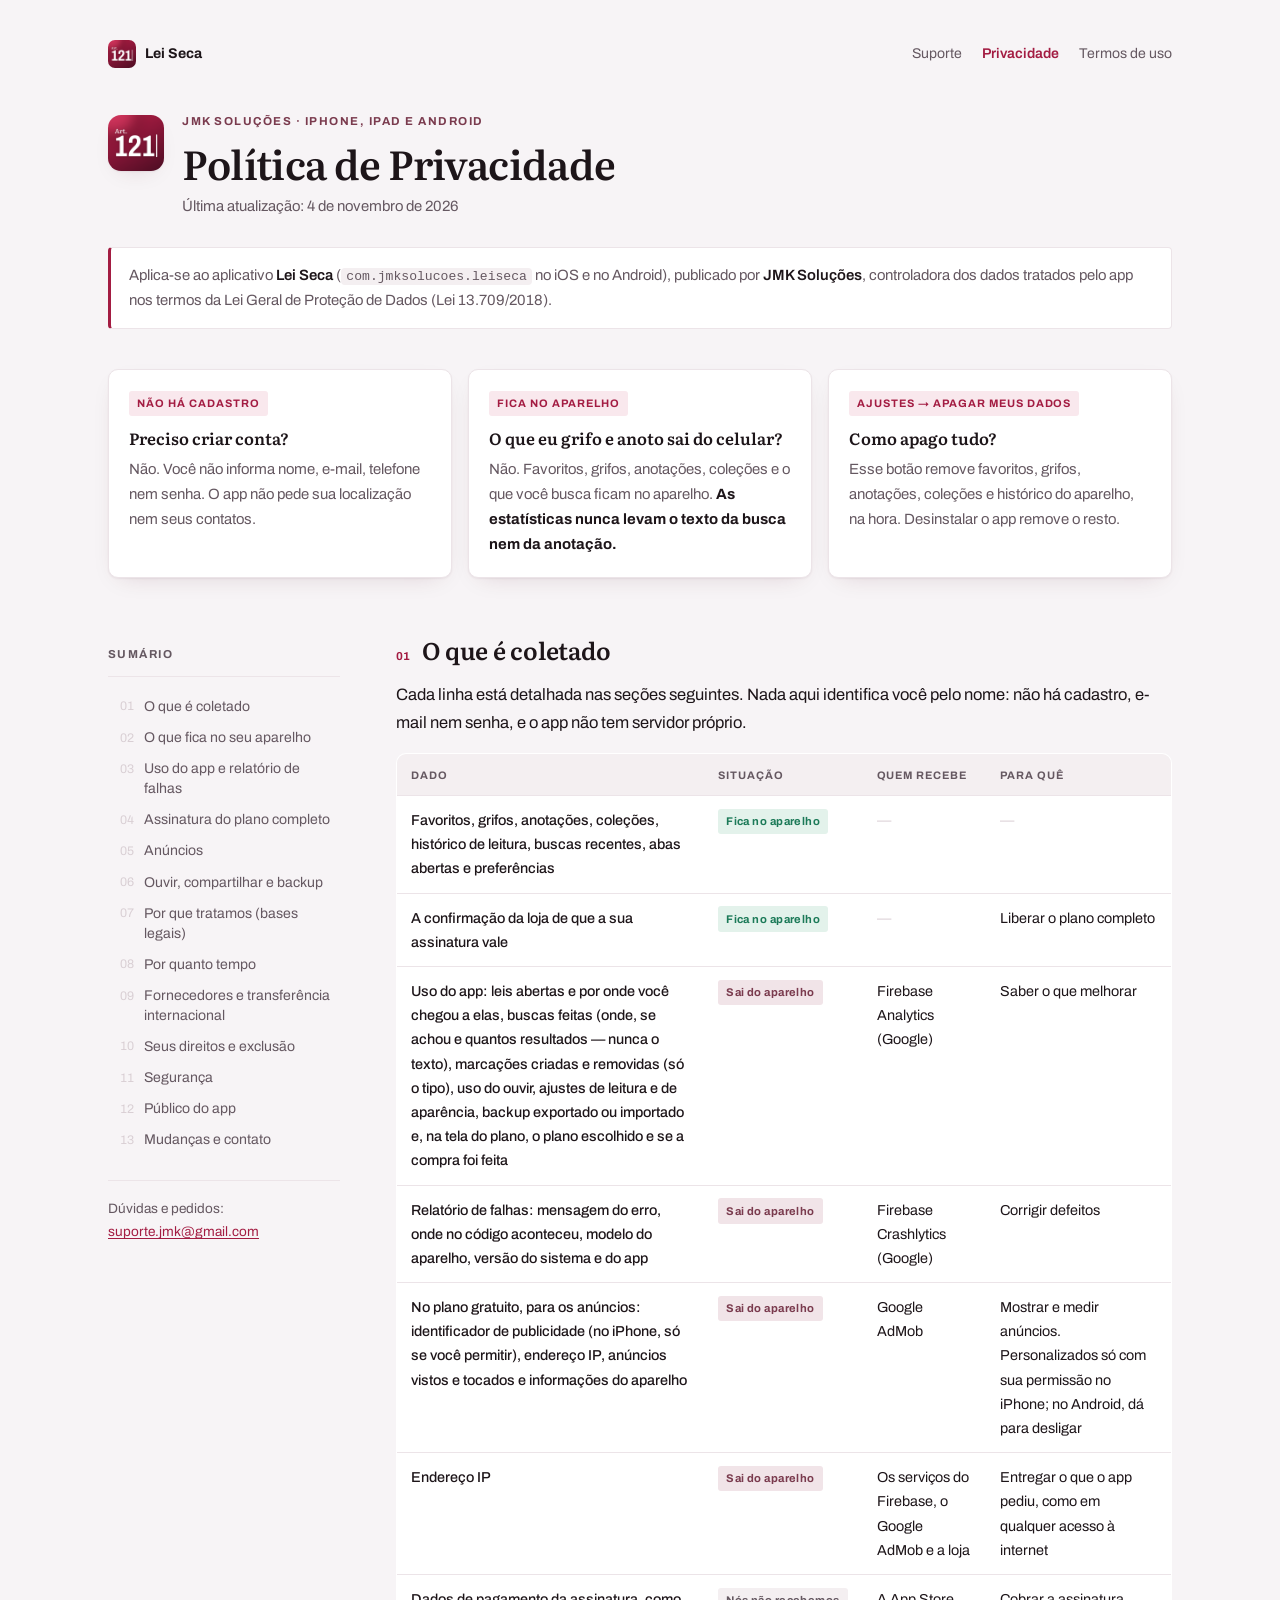
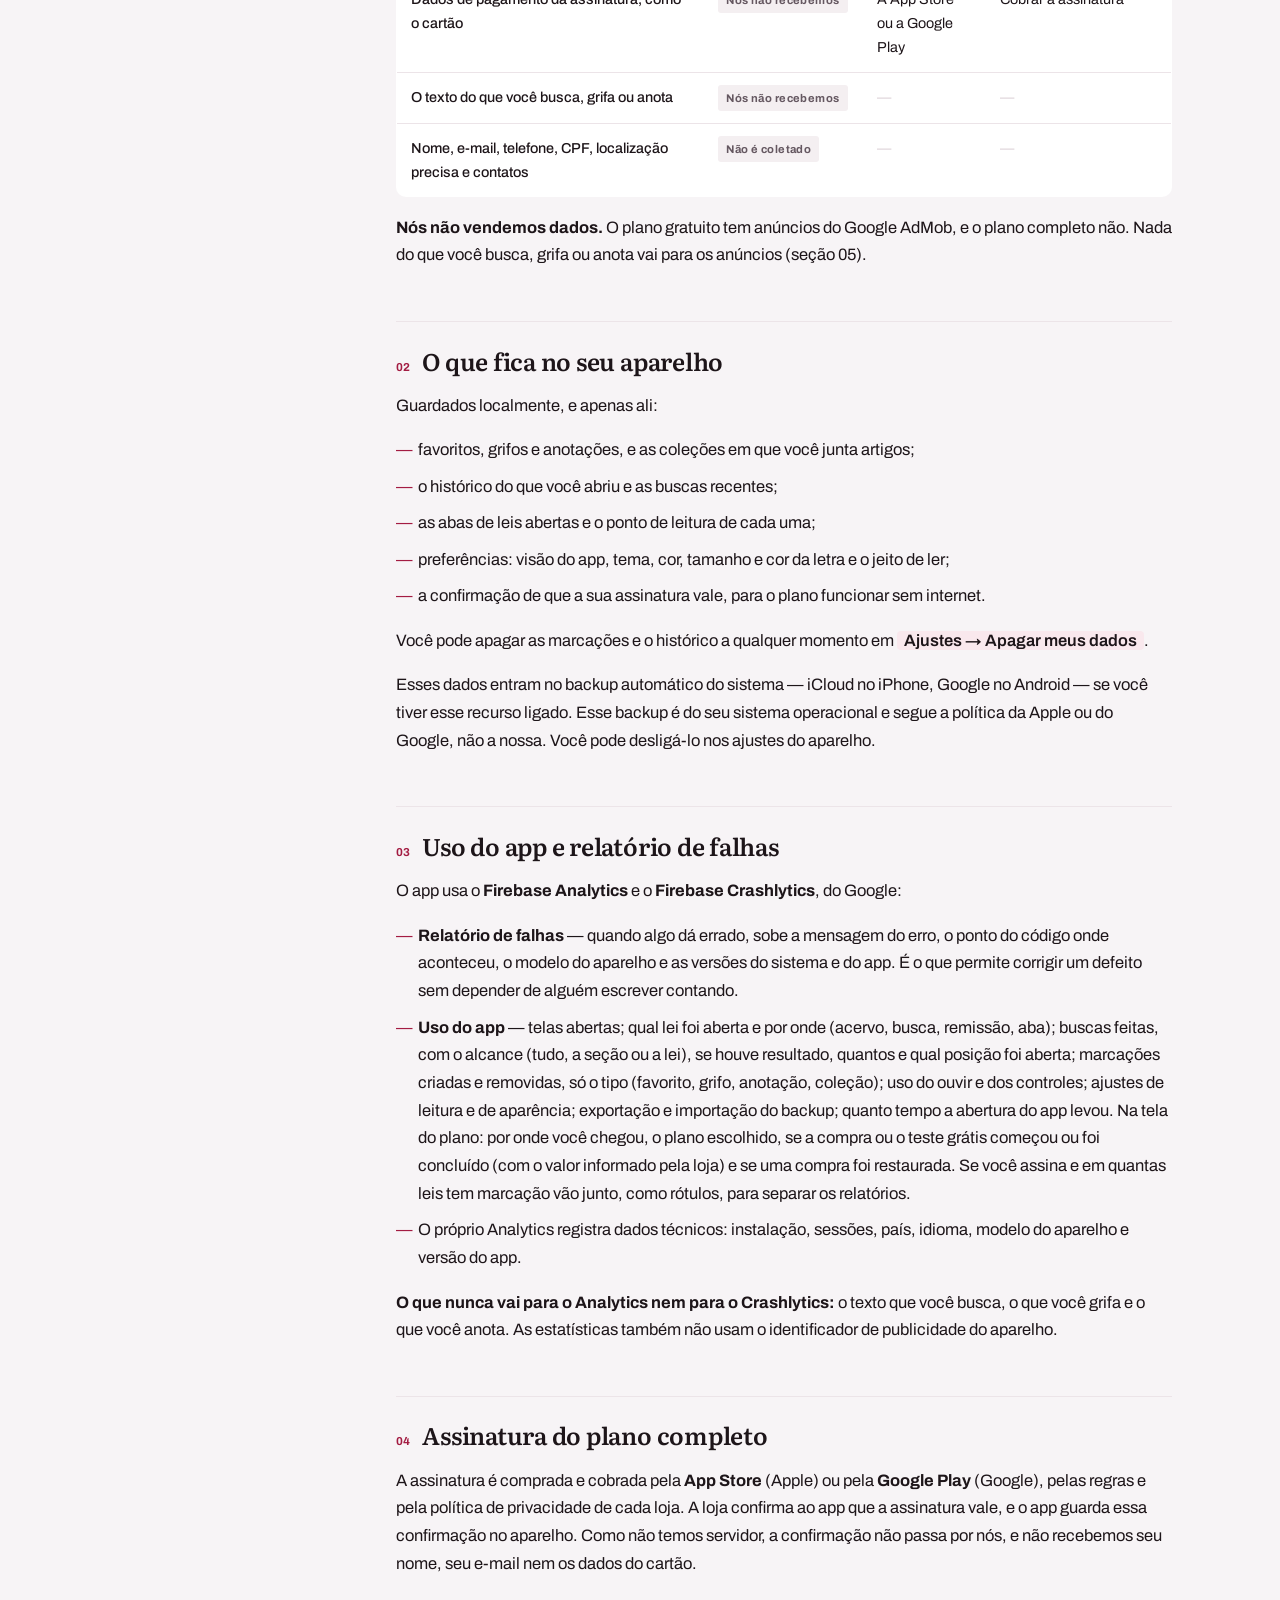
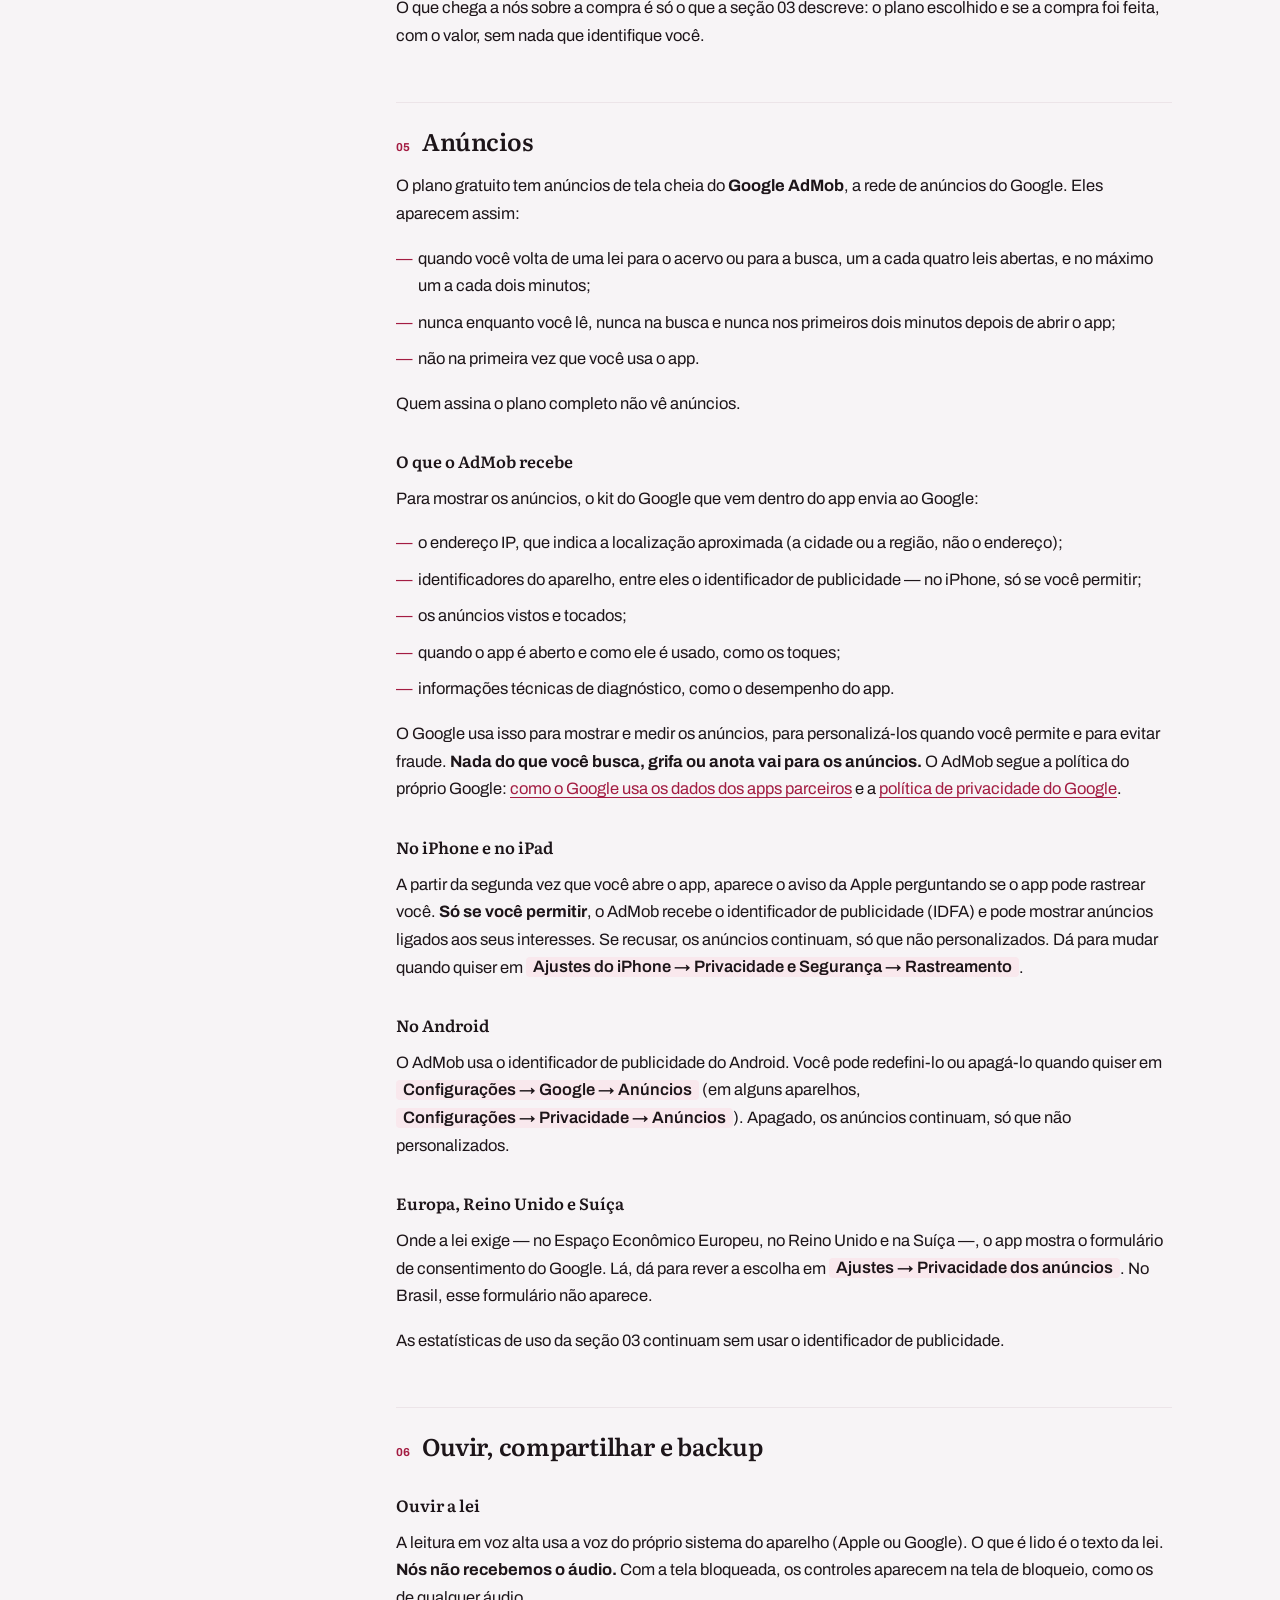
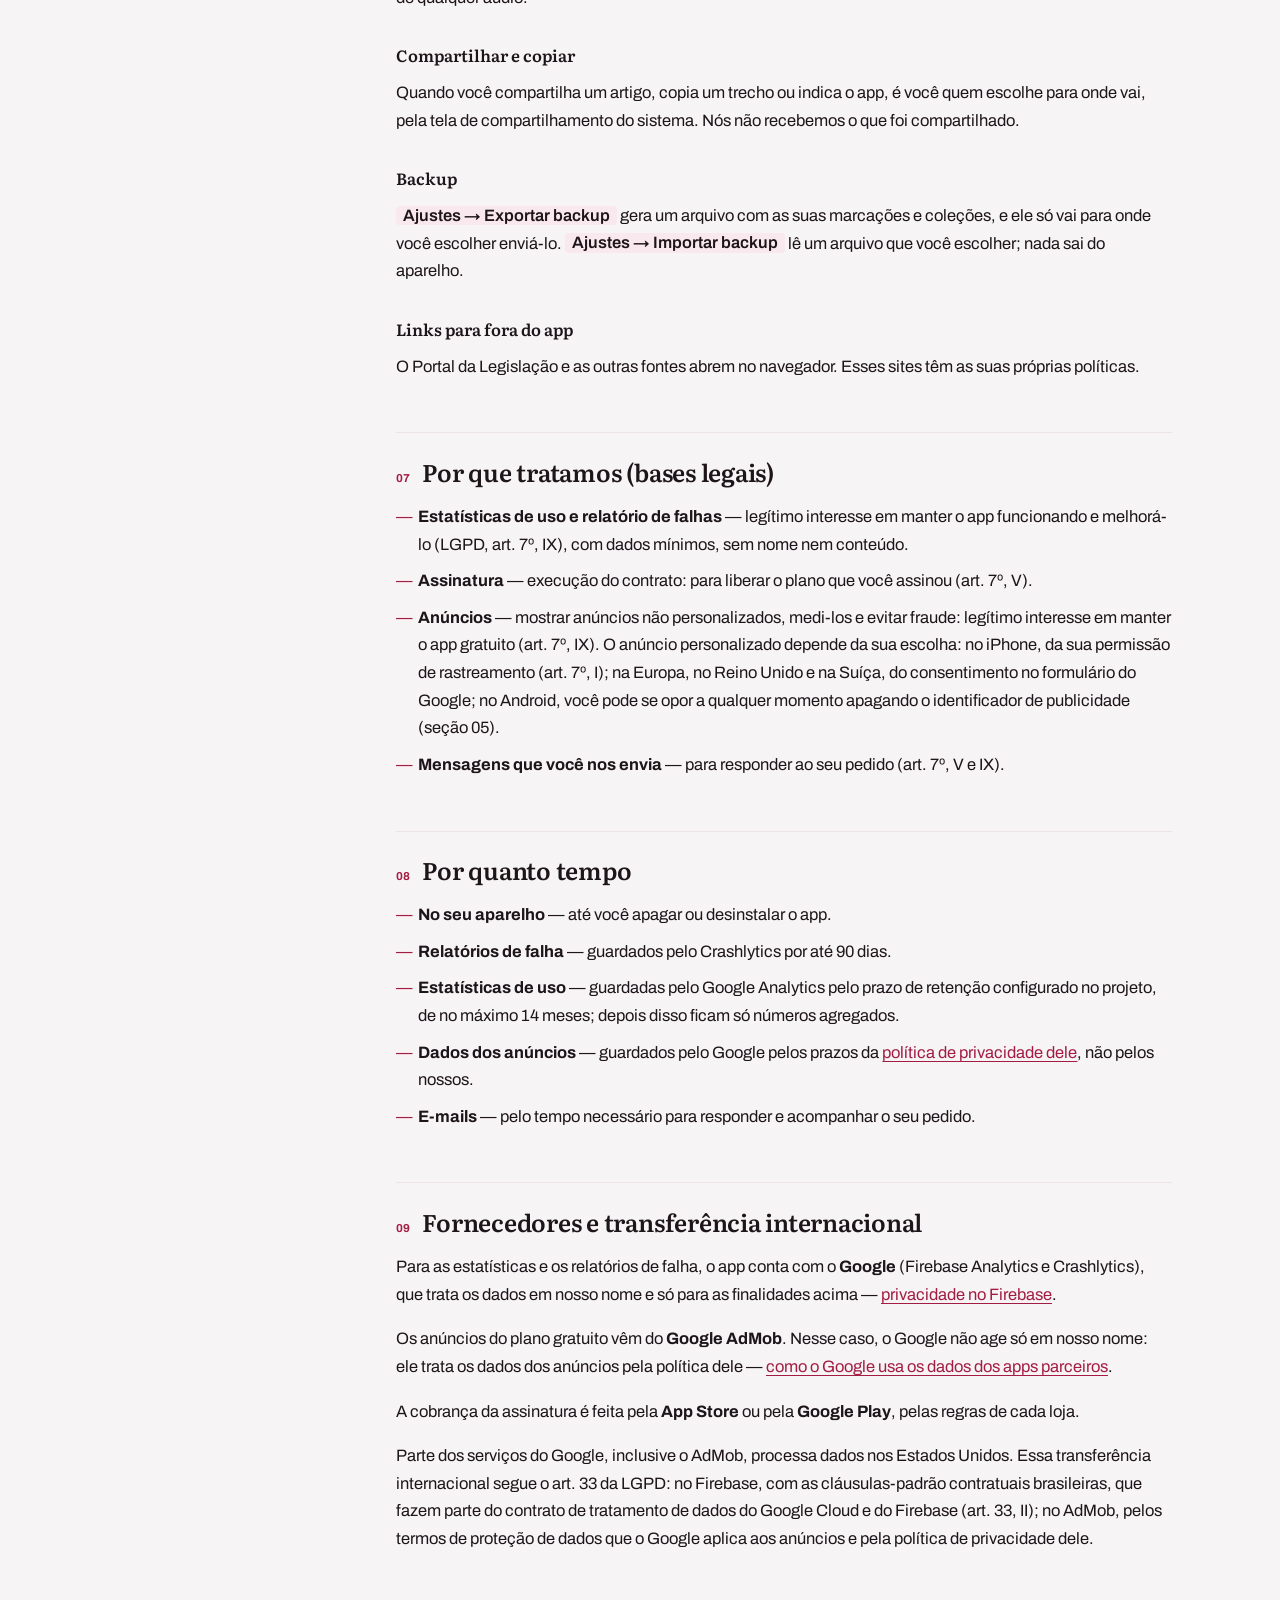
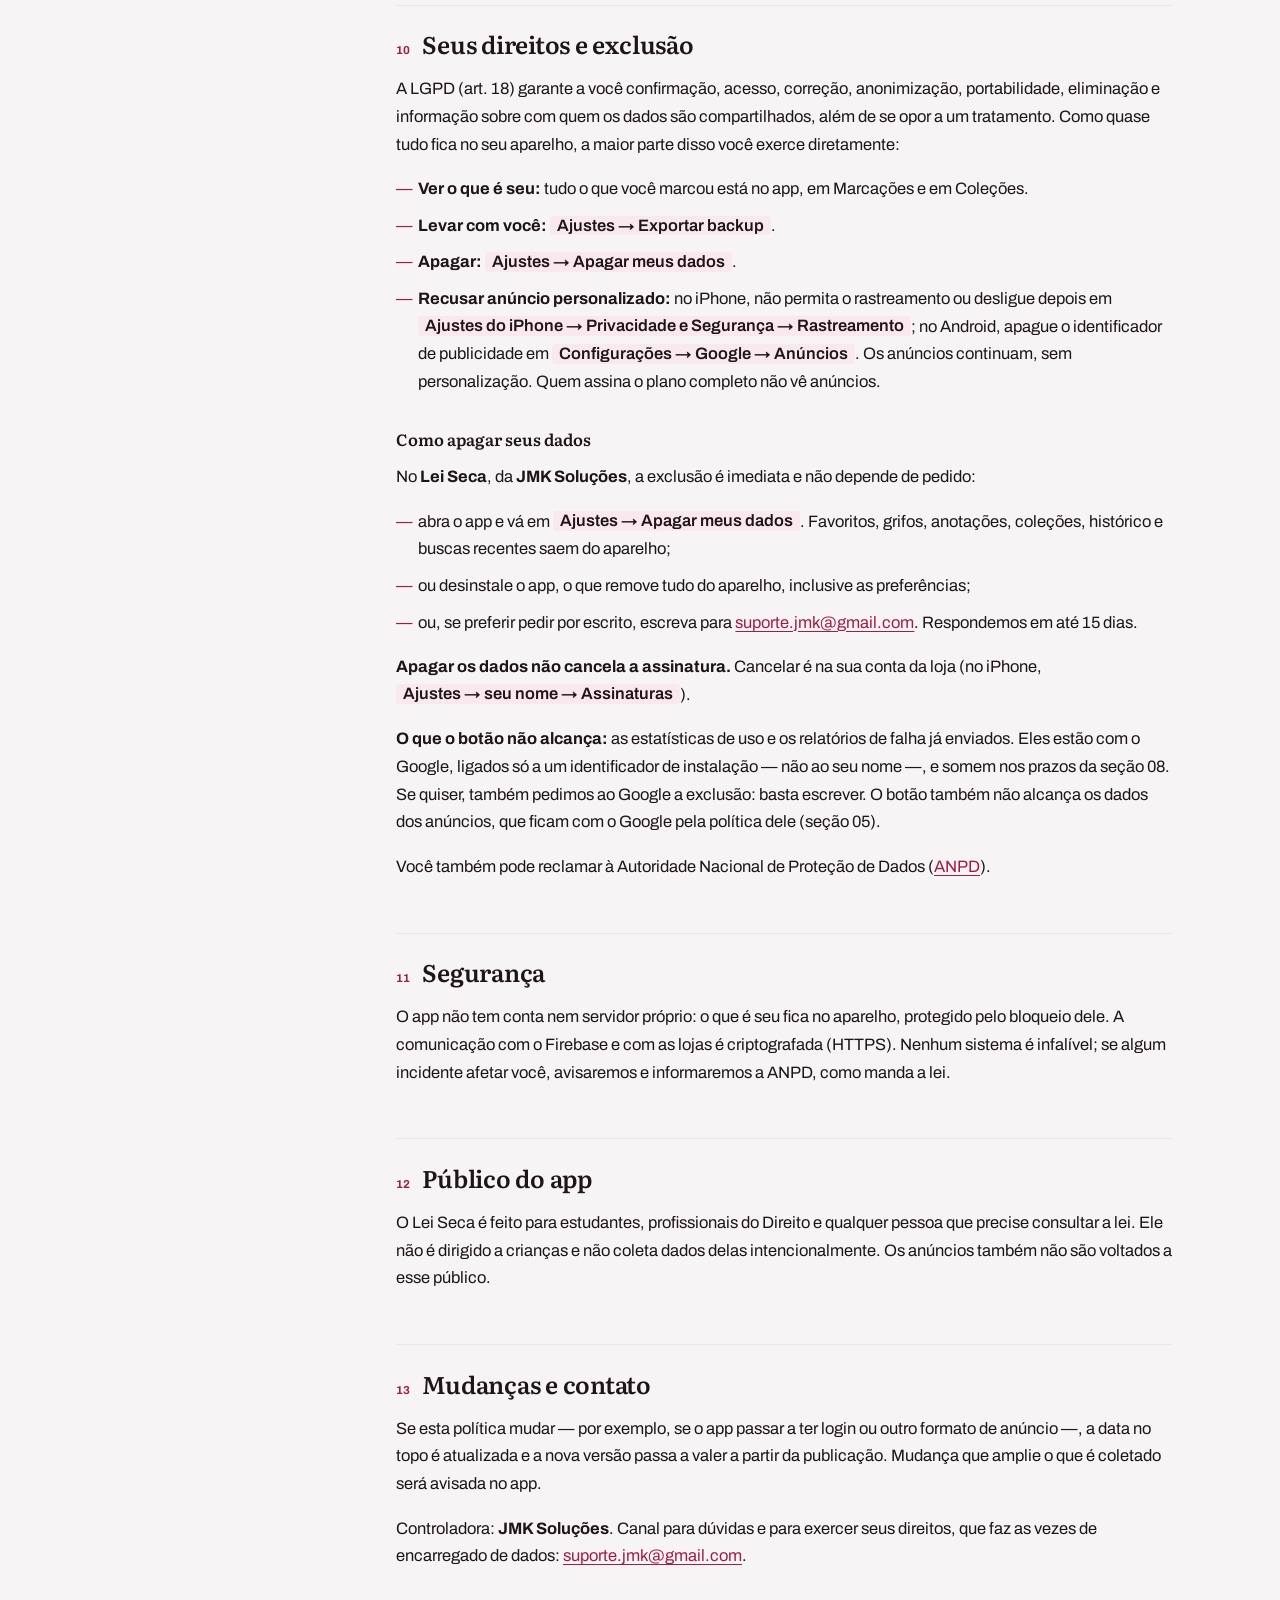
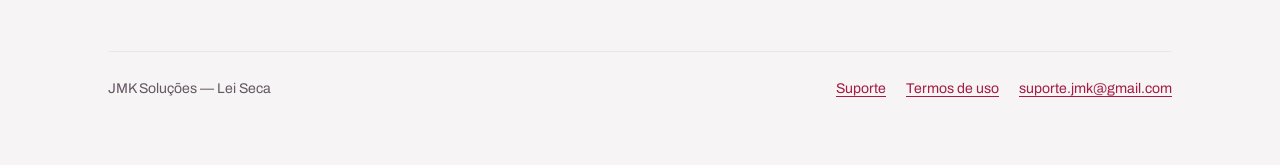
==== commit c1cf239a: "Anúncios, rastreamento e limites do plano gratuito Política de privacidade com o AdMob (intersticial" ====
--- a/privacy-policy.html
+++ b/privacy-policy.html
@@ -28,7 +28,7 @@
   <div>
     <p class="sobrescrito">JMK Soluções · iPhone, iPad e Android</p>
     <h1>Política de Privacidade</h1>
-    <p class="data">Última atualização: 3 de novembro de 2026</p>
+    <p class="data">Última atualização: 4 de novembro de 2026</p>
   </div>
 </header>
 
@@ -129,9 +129,15 @@
               <td data-rotulo="Para quê">Corrigir defeitos</td>
             </tr>
             <tr>
+              <td>No plano gratuito, para os anúncios: identificador de publicidade (no iPhone, só se você permitir), endereço IP, anúncios vistos e tocados e informações do aparelho</td>
+              <td data-rotulo="Situação"><span class="marca-situacao sai">Sai do aparelho</span></td>
+              <td data-rotulo="Quem recebe">Google AdMob</td>
+              <td data-rotulo="Para quê">Mostrar e medir anúncios. Personalizados só com sua permissão no iPhone; no Android, dá para desligar</td>
+            </tr>
+            <tr>
               <td>Endereço IP</td>
               <td data-rotulo="Situação"><span class="marca-situacao sai">Sai do aparelho</span></td>
-              <td data-rotulo="Quem recebe">Os serviços do Firebase e a loja</td>
+              <td data-rotulo="Quem recebe">Os serviços do Firebase, o Google AdMob e a loja</td>
               <td data-rotulo="Para quê">Entregar o que o app pediu, como em qualquer acesso à internet</td>
             </tr>
             <tr>
@@ -147,7 +153,7 @@
               <td data-rotulo="Para quê" class="esconde-vazio"><span class="vazio">—</span></td>
             </tr>
             <tr>
-              <td>Nome, e-mail, telefone, CPF, localização precisa, contatos e identificador de publicidade</td>
+              <td>Nome, e-mail, telefone, CPF, localização precisa e contatos</td>
               <td data-rotulo="Situação"><span class="marca-situacao nao">Não é coletado</span></td>
               <td data-rotulo="Quem recebe" class="esconde-vazio"><span class="vazio">—</span></td>
               <td data-rotulo="Para quê" class="esconde-vazio"><span class="vazio">—</span></td>
@@ -156,8 +162,9 @@
         </table>
       </div>
       <p>
-        <strong>Nós não vendemos dados</strong> e o app não tem anúncios
-        (seção 05).
+        <strong>Nós não vendemos dados.</strong> O plano gratuito tem
+        anúncios do Google AdMob, e o plano completo não. Nada do que você
+        busca, grifa ou anota vai para os anúncios (seção 05).
       </p>
     </section>
 
@@ -239,14 +246,71 @@
     <section id="anuncios">
       <h2><span class="num">05</span> Anúncios</h2>
       <p>
-        <strong>O Lei Seca não mostra anúncios</strong>, não pede permissão
-        para rastrear você e não usa o identificador de publicidade do
-        aparelho. O kit de anúncios do Google faz parte do app, mas fica
-        desligado: ele não é iniciado e não recebe nada.
-      </p>
-      <p>
-        Se um dia o app passar a ter anúncios, esta política muda antes, e o
-        app pede a sua permissão onde a lei ou a loja exigirem.
+        O plano gratuito tem anúncios de tela cheia do
+        <strong>Google AdMob</strong>, a rede de anúncios do Google. Eles
+        aparecem assim:
+      </p>
+      <ul>
+        <li>quando você volta de uma lei para o acervo ou para a busca, um a
+          cada quatro leis abertas, e no máximo um a cada dois minutos;</li>
+        <li>nunca enquanto você lê, nunca na busca e nunca nos primeiros
+          dois minutos depois de abrir o app;</li>
+        <li>não na primeira vez que você usa o app.</li>
+      </ul>
+      <p>Quem assina o plano completo não vê anúncios.</p>
+      <h3>O que o AdMob recebe</h3>
+      <p>
+        Para mostrar os anúncios, o kit do Google que vem dentro do app envia
+        ao Google:
+      </p>
+      <ul>
+        <li>o endereço IP, que indica a localização aproximada (a cidade ou a
+          região, não o endereço);</li>
+        <li>identificadores do aparelho, entre eles o identificador de
+          publicidade — no iPhone, só se você permitir;</li>
+        <li>os anúncios vistos e tocados;</li>
+        <li>quando o app é aberto e como ele é usado, como os toques;</li>
+        <li>informações técnicas de diagnóstico, como o desempenho do app.</li>
+      </ul>
+      <p>
+        O Google usa isso para mostrar e medir os anúncios, para
+        personalizá-los quando você permite e para evitar fraude.
+        <strong>Nada do que você busca, grifa ou anota vai para os
+        anúncios.</strong> O AdMob segue a política do próprio Google:
+        <a href="https://policies.google.com/technologies/partner-sites">como
+        o Google usa os dados dos apps parceiros</a> e a
+        <a href="https://policies.google.com/privacy">política de privacidade
+        do Google</a>.
+      </p>
+      <h3>No iPhone e no iPad</h3>
+      <p>
+        A partir da segunda vez que você abre o app, aparece o aviso da Apple
+        perguntando se o app pode rastrear você. <strong>Só se você
+        permitir</strong>, o AdMob recebe o identificador de publicidade (IDFA)
+        e pode mostrar anúncios ligados aos seus interesses. Se recusar, os
+        anúncios continuam, só que não personalizados. Dá para mudar quando
+        quiser em <span class="caminho">Ajustes do iPhone → Privacidade e
+        Segurança → Rastreamento</span>.
+      </p>
+      <h3>No Android</h3>
+      <p>
+        O AdMob usa o identificador de publicidade do Android. Você pode
+        redefini-lo ou apagá-lo quando quiser em
+        <span class="caminho">Configurações → Google → Anúncios</span> (em
+        alguns aparelhos, <span class="caminho">Configurações → Privacidade →
+        Anúncios</span>). Apagado, os anúncios continuam, só que não
+        personalizados.
+      </p>
+      <h3>Europa, Reino Unido e Suíça</h3>
+      <p>
+        Onde a lei exige — no Espaço Econômico Europeu, no Reino Unido e na
+        Suíça —, o app mostra o formulário de consentimento do Google. Lá, dá
+        para rever a escolha em <span class="caminho">Ajustes → Privacidade
+        dos anúncios</span>. No Brasil, esse formulário não aparece.
+      </p>
+      <p>
+        As estatísticas de uso da seção 03 continuam sem usar o identificador
+        de publicidade.
       </p>
     </section>
 
@@ -287,6 +351,13 @@
           art. 7º, IX), com dados mínimos, sem nome nem conteúdo.</li>
         <li><strong>Assinatura</strong> — execução do contrato: para liberar o
           plano que você assinou (art. 7º, V).</li>
+        <li><strong>Anúncios</strong> — mostrar anúncios não personalizados,
+          medi-los e evitar fraude: legítimo interesse em manter o app
+          gratuito (art. 7º, IX). O anúncio personalizado depende da sua
+          escolha: no iPhone, da sua permissão de rastreamento (art. 7º, I);
+          na Europa, no Reino Unido e na Suíça, do consentimento no formulário
+          do Google; no Android, você pode se opor a qualquer momento apagando
+          o identificador de publicidade (seção 05).</li>
         <li><strong>Mensagens que você nos envia</strong> — para responder ao
           seu pedido (art. 7º, V e IX).</li>
       </ul>
@@ -302,6 +373,10 @@
         <li><strong>Estatísticas de uso</strong> — guardadas pelo Google
           Analytics pelo prazo de retenção configurado no projeto, de no máximo
           14 meses; depois disso ficam só números agregados.</li>
+        <li><strong>Dados dos anúncios</strong> — guardados pelo Google pelos
+          prazos da
+          <a href="https://policies.google.com/privacy">política de
+          privacidade dele</a>, não pelos nossos.</li>
         <li><strong>E-mails</strong> — pelo tempo necessário para responder e
           acompanhar o seu pedido.</li>
       </ul>
@@ -317,14 +392,24 @@
         Firebase</a>.
       </p>
       <p>
+        Os anúncios do plano gratuito vêm do <strong>Google AdMob</strong>.
+        Nesse caso, o Google não age só em nosso nome: ele trata os dados dos
+        anúncios pela política dele —
+        <a href="https://policies.google.com/technologies/partner-sites">como
+        o Google usa os dados dos apps parceiros</a>.
+      </p>
+      <p>
         A cobrança da assinatura é feita pela <strong>App Store</strong> ou
         pela <strong>Google Play</strong>, pelas regras de cada loja.
       </p>
       <p>
-        Parte dos serviços do Google processa dados nos Estados Unidos. Essa
-        transferência internacional segue o art. 33 da LGPD, com as
-        cláusulas-padrão contratuais brasileiras, que fazem parte do contrato
-        de tratamento de dados do Google Cloud e do Firebase (art. 33, II).
+        Parte dos serviços do Google, inclusive o AdMob, processa dados nos
+        Estados Unidos. Essa transferência internacional segue o art. 33 da
+        LGPD: no Firebase, com as cláusulas-padrão contratuais brasileiras,
+        que fazem parte do contrato de tratamento de dados do Google Cloud e
+        do Firebase (art. 33, II); no AdMob, pelos termos de proteção de dados
+        que o Google aplica aos anúncios e pela política de privacidade
+        dele.
       </p>
     </section>
 
@@ -344,6 +429,13 @@
           <span class="caminho">Ajustes → Exportar backup</span>.</li>
         <li><strong>Apagar:</strong>
           <span class="caminho">Ajustes → Apagar meus dados</span>.</li>
+        <li><strong>Recusar anúncio personalizado:</strong> no iPhone, não
+          permita o rastreamento ou desligue depois em
+          <span class="caminho">Ajustes do iPhone → Privacidade e Segurança →
+          Rastreamento</span>; no Android, apague o identificador de
+          publicidade em <span class="caminho">Configurações → Google →
+          Anúncios</span>. Os anúncios continuam, sem personalização. Quem
+          assina o plano completo não vê anúncios.</li>
       </ul>
       <h3>Como apagar seus dados</h3>
       <p>
@@ -370,7 +462,8 @@
         os relatórios de falha já enviados. Eles estão com o Google, ligados só
         a um identificador de instalação — não ao seu nome —, e somem nos
         prazos da seção 08. Se quiser, também pedimos ao Google a exclusão:
-        basta escrever.
+        basta escrever. O botão também não alcança os dados dos anúncios, que
+        ficam com o Google pela política dele (seção 05).
       </p>
       <p>
         Você também pode reclamar à Autoridade Nacional de Proteção de Dados
@@ -394,15 +487,16 @@
       <p>
         O Lei Seca é feito para estudantes, profissionais do Direito e
         qualquer pessoa que precise consultar a lei. Ele não é dirigido a
-        crianças e não coleta dados delas intencionalmente.
+        crianças e não coleta dados delas intencionalmente. Os anúncios
+        também não são voltados a esse público.
       </p>
     </section>
 
     <section id="mudancas">
       <h2><span class="num">13</span> Mudanças e contato</h2>
       <p>
-        Se esta política mudar — por exemplo, se o app passar a ter anúncios
-        ou login —, a data no topo é atualizada e a nova versão passa a valer
+        Se esta política mudar — por exemplo, se o app passar a ter login ou
+        outro formato de anúncio —, a data no topo é atualizada e a nova versão passa a valer
         a partir da publicação. Mudança que amplie o que é coletado será
         avisada no app.
       </p>
